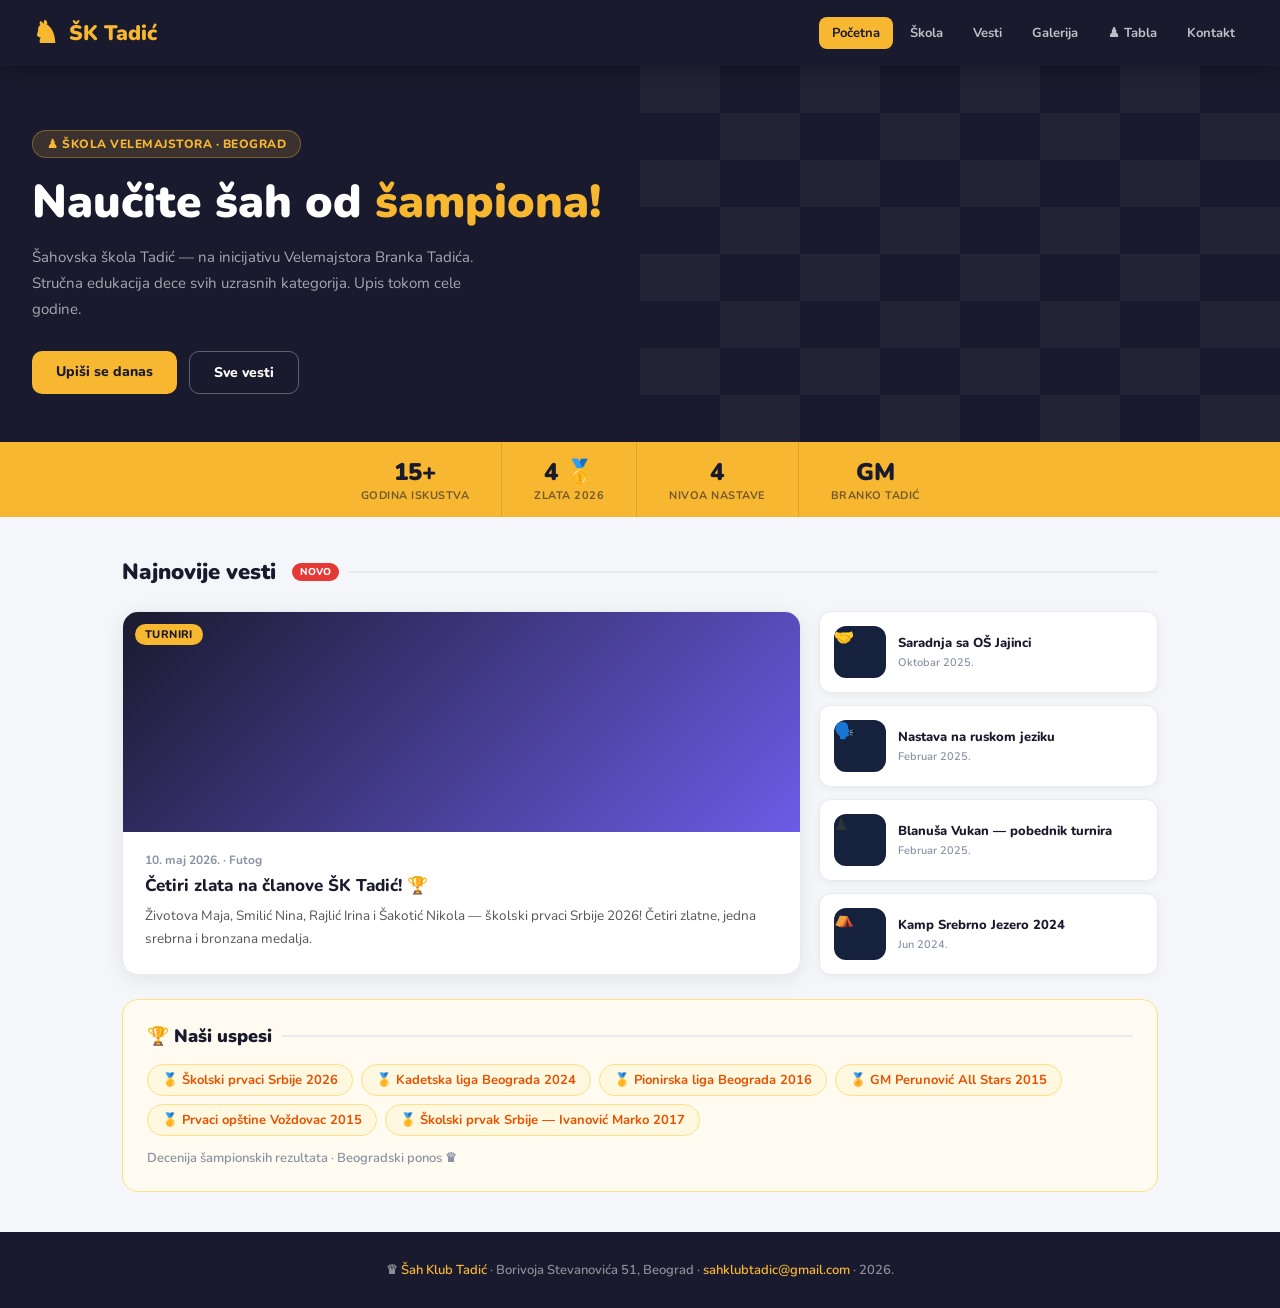
==== index.html @ 3c378b27 "Sajt v1.0 Sajt" ====
<!DOCTYPE html>
<html lang="sr">
<head>
<meta charset="UTF-8">
<meta name="viewport" content="width=device-width,initial-scale=1">
<meta name="referrer" content="no-referrer">
<title>Šah Klub Tadić — Početna</title>
<link rel="stylesheet" href="style.css">
<style>
.hero{background:var(--dark);padding:4rem 2rem 0;position:relative;overflow:hidden;min-height:340px;display:flex;align-items:flex-end}
.hero-bg{position:absolute;top:0;right:0;width:50%;height:100%;opacity:.04;display:grid;grid-template-columns:repeat(8,1fr);grid-template-rows:repeat(8,1fr)}
.hero-bg span.d{background:#fff}
.hero-content{position:relative;z-index:2;max-width:600px;padding-bottom:3rem}
.hero-badge{display:inline-flex;align-items:center;gap:6px;background:rgba(247,183,49,.15);border:1px solid rgba(247,183,49,.35);border-radius:20px;padding:5px 14px;margin-bottom:1.2rem}
.hero-badge span{color:var(--accent);font-size:12px;font-weight:800;letter-spacing:.5px;text-transform:uppercase}
.hero h1{color:#fff;font-size:46px;font-weight:900;line-height:1.1;margin-bottom:1rem}
.hero h1 em{color:var(--accent);font-style:normal}
.hero p{color:rgba(255,255,255,.62);font-size:15px;line-height:1.75;margin-bottom:1.8rem;max-width:480px}
.hero-btns{display:flex;gap:12px;flex-wrap:wrap}
.stats-bar{background:var(--accent);display:flex;justify-content:center;flex-wrap:wrap}
.stat-item{padding:14px 32px;text-align:center;border-right:1px solid rgba(0,0,0,.1)}
.stat-item:last-child{border-right:none}
.stat-num{font-size:24px;font-weight:900;color:var(--dark)}
.stat-lbl{font-size:11px;font-weight:700;color:rgba(26,26,46,.6);text-transform:uppercase;letter-spacing:.5px}
.news-grid{display:grid;grid-template-columns:2fr 1fr;gap:18px}
.news-main-img{width:100%;height:220px;object-fit:cover;display:block;background:var(--mid)}
.news-main-ph{width:100%;height:220px;background:linear-gradient(135deg,var(--dark),#6c5ce7);display:flex;align-items:center;justify-content:center;font-size:72px;position:relative}
.news-body{padding:1.2rem 1.4rem}
.news-date{font-size:12px;color:var(--muted);font-weight:700;margin-bottom:6px}
.news-title{font-size:17px;font-weight:800;color:var(--dark);line-height:1.4;margin-bottom:8px}
.news-excerpt{font-size:13.5px;color:#555;line-height:1.65}
.news-side{display:flex;flex-direction:column;gap:12px}
.news-sm{background:var(--white);border-radius:12px;padding:14px;border:1px solid var(--border);display:flex;gap:12px;align-items:center;box-shadow:0 2px 8px rgba(0,0,0,.05);transition:all .2s}
.news-sm:hover{transform:translateX(4px);border-color:var(--accent)}
.news-sm-icon{width:52px;height:52px;border-radius:12px;overflow:hidden;flex-shrink:0;background:var(--mid)}
.news-sm-icon img{width:100%;height:100%;object-fit:cover}
.news-sm-title{font-size:13px;font-weight:800;color:var(--dark);line-height:1.4;margin-bottom:3px}
.news-sm-date{font-size:11px;color:var(--muted);font-weight:600}
.trophies{background:#fffbf0;border-radius:16px;padding:1.5rem;border:1px solid #ffe082;margin-top:1.5rem}
.trophy-row{display:flex;gap:8px;flex-wrap:wrap;margin-bottom:.8rem}
.trophy{display:flex;align-items:center;gap:6px;background:#fff8e1;border:1px solid #ffe082;border-radius:20px;padding:6px 14px;font-size:13px;font-weight:700;color:#e65100}
</style>
</head>
<body>
<nav>
  <a href="index.html" class="nav-logo"><span class="knight">♞</span><span>ŠK Tadić</span></a>
  <div class="nav-links">
    <a href="index.html" class="active">Početna</a>
    <a href="skola.html">Škola</a>
    <a href="vesti.html">Vesti</a>
    <a href="galerija.html">Galerija</a>
    <a href="tabla.html">♟ Tabla</a>
    <a href="kontakt.html">Kontakt</a>
  </div>
  <button class="hamburger" onclick="toggleMenu()" aria-label="Meni"><span></span><span></span><span></span></button>
</nav>
<div class="mobile-menu" id="mob">
  <a href="index.html" class="active">🏠 Početna</a>
  <a href="skola.html">🎓 Škola</a>
  <a href="vesti.html">📰 Vesti</a>
  <a href="galerija.html">📸 Galerija</a>
  <a href="tabla.html">♟ Tabla</a>
  <a href="kontakt.html">📬 Kontakt</a>
</div>

<div class="hero">
  <div class="hero-bg" id="heroBg"></div>
  <div class="hero-content">
    <div class="hero-badge"><span>♟ Škola velemajstora · Beograd</span></div>
    <h1>Naučite šah od <em>šampiona!</em></h1>
    <p>Šahovska škola Tadić — na inicijativu Velemajstora Branka Tadića. Stručna edukacija dece svih uzrasnih kategorija. Upis tokom cele godine.</p>
    <div class="hero-btns">
      <a href="skola.html" class="btn btn-gold">Upiši se danas</a>
      <a href="vesti.html" class="btn btn-outline">Sve vesti</a>
    </div>
  </div>
</div>

<div class="stats-bar">
  <div class="stat-item"><div class="stat-num">15+</div><div class="stat-lbl">Godina iskustva</div></div>
  <div class="stat-item"><div class="stat-num">4 🥇</div><div class="stat-lbl">Zlata 2026</div></div>
  <div class="stat-item"><div class="stat-num">4</div><div class="stat-lbl">Nivoa nastave</div></div>
  <div class="stat-item"><div class="stat-num">GM</div><div class="stat-lbl">Branko Tadić</div></div>
</div>

<main>
  <div class="sec-title">Najnovije vesti <span class="badge-new">NOVO</span></div>
  <div class="news-grid">
    <a href="vesti/cetiri-zlata.html" class="card" style="display:block;color:inherit">
      <div class="news-main-ph">
        <img class="news-main-img" src="https://sahklubtadic.com/wp-content/uploads/2026/05/2.jpg" alt="Četiri zlata" onerror="this.style.display='none'">
        <span class="tag tag-gold" style="position:absolute;top:12px;left:12px">Turniri</span>
      </div>
      <div class="news-body">
        <div class="news-date">10. maj 2026. · Futog</div>
        <div class="news-title">Četiri zlata na članove ŠK Tadić! 🏆</div>
        <div class="news-excerpt">Životova Maja, Smilić Nina, Rajlić Irina i Šakotić Nikola — školski prvaci Srbije 2026! Četiri zlatne, jedna srebrna i bronzana medalja.</div>
      </div>
    </a>
    <div class="news-side">
      <a href="vesti/saradnja-jajinci.html" class="news-sm">
        <div class="news-sm-icon"><img src="https://sahklubtadic.com/wp-content/uploads/2012/12/exit-026-150x150.jpg" alt="" onerror="this.style.background='#e8f5e9';this.parentNode.innerHTML='🤝'"></div>
        <div><div class="news-sm-title">Saradnja sa OŠ Jajinci</div><div class="news-sm-date">Oktobar 2025.</div></div>
      </a>
      <a href="vesti/ruska-grupa.html" class="news-sm">
        <div class="news-sm-icon"><img src="https://sahklubtadic.com/wp-content/uploads/2025/02/viber_image_2025-02-13_11-54-10-176-150x150.jpg" alt="" onerror="this.style.background='#e3f2fd';this.parentNode.innerHTML='🗣️'"></div>
        <div><div class="news-sm-title">Nastava na ruskom jeziku</div><div class="news-sm-date">Februar 2025.</div></div>
      </a>
      <a href="vesti/blanusa-vukan.html" class="news-sm">
        <div class="news-sm-icon"><img src="https://sahklubtadic.com/wp-content/uploads/2025/02/3-150x150.jpg" alt="" onerror="this.style.background='#f3e5f5';this.parentNode.innerHTML='♟'"></div>
        <div><div class="news-sm-title">Blanuša Vukan — pobednik turnira</div><div class="news-sm-date">Februar 2025.</div></div>
      </a>
      <a href="vesti/kamp-srebrno-jezero.html" class="news-sm">
        <div class="news-sm-icon"><img src="https://sahklubtadic.com/wp-content/uploads/2023/08/154-150x150.jpg" alt="" onerror="this.style.background='#fff8e1';this.parentNode.innerHTML='⛺'"></div>
        <div><div class="news-sm-title">Kamp Srebrno Jezero 2024</div><div class="news-sm-date">Jun 2024.</div></div>
      </a>
    </div>
  </div>

  <div class="trophies">
    <div class="sec-title" style="font-size:18px;margin-bottom:1rem">🏆 Naši uspesi</div>
    <div class="trophy-row">
      <span class="trophy">🥇 Školski prvaci Srbije 2026</span>
      <span class="trophy">🥇 Kadetska liga Beograda 2024</span>
      <span class="trophy">🥇 Pionirska liga Beograda 2016</span>
      <span class="trophy">🏅 GM Perunović All Stars 2015</span>
      <span class="trophy">🥇 Prvaci opštine Voždovac 2015</span>
      <span class="trophy">🥇 Školski prvak Srbije — Ivanović Marko 2017</span>
    </div>
    <p style="font-size:13px;color:var(--muted);font-weight:600">Decenija šampionskih rezultata · Beogradski ponos ♛</p>
  </div>
</main>

<footer>♛ <a href="index.html">Šah Klub Tadić</a> · Borivoja Stevanovića 51, Beograd · <a href="mailto:sahklubtadic@gmail.com">sahklubtadic@gmail.com</a> · 2026.</footer>
<script src="nav.js"></script>
<script>
var bg=document.getElementById('heroBg');
for(var i=0;i<64;i++){var s=document.createElement('span');if(Math.floor(i/8+i)%2===0)s.className='d';bg.appendChild(s);}
</script>
</body>
</html>
---- style.css ----
@import url('https://fonts.googleapis.com/css2?family=Nunito:wght@400;600;700;800;900&display=swap');
*{box-sizing:border-box;margin:0;padding:0}
:root{
  --dark:#1a1a2e;
  --mid:#16213e;
  --accent:#f7b731;
  --light:#f5f6fa;
  --muted:#8892a4;
  --white:#fff;
  --border:#e8eaf0;
  --shadow:0 4px 20px rgba(0,0,0,.08);
}
body{font-family:'Nunito',sans-serif;background:var(--light);color:#2d3436;min-height:100vh;display:flex;flex-direction:column}
a{text-decoration:none;color:inherit}
img{max-width:100%;display:block}

/* NAV */
nav{background:var(--dark);padding:0 2rem;display:flex;align-items:center;justify-content:space-between;height:66px;position:sticky;top:0;z-index:100;box-shadow:0 2px 20px rgba(0,0,0,.35)}
.nav-logo{display:flex;align-items:center;gap:10px;color:var(--accent);font-size:21px;font-weight:900}
.nav-logo .knight{font-size:30px;display:inline-block;animation:float 3s ease-in-out infinite}
.nav-links{display:flex;gap:4px}
.nav-links a{color:rgba(255,255,255,.72);font-size:13px;font-weight:700;padding:7px 13px;border-radius:8px;transition:all .2s}
.nav-links a:hover,.nav-links a.active{background:var(--accent);color:var(--dark)}
.hamburger{display:none;flex-direction:column;gap:5px;cursor:pointer;padding:6px;border:none;background:transparent}
.hamburger span{display:block;width:24px;height:2px;background:var(--accent);border-radius:2px;transition:all .3s}
.mobile-menu{display:none;position:absolute;top:66px;left:0;right:0;background:var(--dark);border-top:1px solid rgba(255,255,255,.08);padding:1rem;flex-direction:column;gap:4px;z-index:99;box-shadow:0 8px 24px rgba(0,0,0,.4)}
.mobile-menu.open{display:flex}
.mobile-menu a{color:rgba(255,255,255,.8);font-size:15px;font-weight:700;padding:12px 16px;border-radius:10px;transition:all .2s}
.mobile-menu a:hover,.mobile-menu a.active{background:var(--accent);color:var(--dark)}

/* BREADCRUMB */
.breadcrumb{background:var(--white);border-bottom:1px solid var(--border);padding:.7rem 2rem;font-size:13px;color:var(--muted);font-weight:600}
.breadcrumb a{color:var(--muted);transition:color .2s}.breadcrumb a:hover{color:var(--accent)}
.breadcrumb span{color:var(--dark);margin:0 6px}

/* MAIN */
main{flex:1;max-width:1100px;margin:0 auto;width:100%;padding:2.5rem 2rem}

/* SECTION TITLE */
.sec-title{font-size:22px;font-weight:900;color:var(--dark);margin-bottom:1.5rem;display:flex;align-items:center;gap:10px}
.sec-title::after{content:'';flex:1;height:2px;background:var(--border)}

/* CARDS */
.card{background:var(--white);border-radius:16px;border:1px solid var(--border);box-shadow:var(--shadow);overflow:hidden;transition:all .2s}
.card:hover{transform:translateY(-3px);box-shadow:0 12px 32px rgba(0,0,0,.12)}

/* BUTTONS */
.btn{display:inline-block;padding:11px 24px;border-radius:10px;font-size:14px;font-weight:800;transition:all .2s;cursor:pointer;border:none;font-family:'Nunito',sans-serif}
.btn-gold{background:var(--accent);color:var(--dark)}.btn-gold:hover{background:#e6a800;transform:translateY(-1px)}
.btn-outline{background:transparent;color:var(--white);border:1.5px solid rgba(255,255,255,.3)}.btn-outline:hover{border-color:var(--accent);color:var(--accent)}
.btn-dark{background:var(--dark);color:var(--white)}.btn-dark:hover{background:#0f0f20}

/* TAG */
.tag{display:inline-block;font-size:11px;font-weight:800;padding:3px 10px;border-radius:20px;text-transform:uppercase;letter-spacing:.4px}
.tag-gold{background:var(--accent);color:var(--dark)}
.tag-green{background:#e8f5e9;color:#2e7d32}
.tag-blue{background:#e3f2fd;color:#1565c0}
.tag-orange{background:#fff8e1;color:#e65100}

/* FOOTER */
footer{background:var(--dark);color:rgba(255,255,255,.5);text-align:center;padding:1.8rem 2rem;font-size:13px;font-weight:600;margin-top:auto}
footer a{color:var(--accent);text-decoration:none}

/* ANIMATIONS */
@keyframes float{0%,100%{transform:translateY(0)}50%{transform:translateY(-6px)}}
@keyframes pulse{0%,100%{opacity:1}50%{opacity:.6}}
.badge-new{animation:pulse 2s ease-in-out infinite;background:#e53935;color:#fff;font-size:10px;font-weight:800;padding:2px 8px;border-radius:10px;margin-left:6px;vertical-align:middle}

/* CHESS BOARD */
#chessboard{display:grid;grid-template-columns:repeat(8,52px);grid-template-rows:repeat(8,52px);border:3px solid var(--accent);border-radius:4px;overflow:hidden;box-shadow:0 8px 32px rgba(0,0,0,.4)}
.sq{width:52px;height:52px;display:flex;align-items:center;justify-content:center;font-size:30px;cursor:pointer;user-select:none;position:relative;transition:background .1s}
.sq.light{background:#f0d9b5}.sq.dark{background:#b58863}
.sq.selected{background:#7fc97f!important;box-shadow:inset 0 0 0 3px #3a7a3a}
.sq.valid-move::after{content:'';position:absolute;width:32%;height:32%;background:rgba(0,0,0,.22);border-radius:50%}
.sq.valid-move.occ::after{content:'';position:absolute;inset:3px;background:transparent;border:3px solid rgba(0,0,0,.25);border-radius:2px;width:auto;height:auto}
.sq.last-move{background:#cdd48e!important}
.sq.in-check{background:#e84393!important}
.board-files{display:flex;margin-left:28px}
.board-files span,.board-ranks span{font-size:11px;font-weight:700;color:rgba(255,255,255,.45);width:52px;text-align:center}
.board-ranks{display:flex;flex-direction:column;justify-content:space-around;margin-right:4px}
.board-ranks span{height:52px;display:flex;align-items:center;justify-content:flex-end;padding-right:4px}

/* GALLERY LIGHTBOX */
#lightbox{display:none;position:fixed;inset:0;background:rgba(0,0,0,.9);z-index:999;align-items:center;justify-content:center}
#lightbox.open{display:flex}
#lb-img{max-width:90vw;max-height:85vh;border-radius:8px;box-shadow:0 8px 40px rgba(0,0,0,.6)}
#lb-close{position:absolute;top:20px;right:24px;font-size:36px;color:#fff;cursor:pointer;line-height:1;font-weight:300}
#lb-prev,#lb-next{position:absolute;top:50%;transform:translateY(-50%);font-size:48px;color:#fff;cursor:pointer;background:rgba(255,255,255,.1);padding:8px 14px;border-radius:8px;line-height:1;font-weight:300}
#lb-prev{left:16px}#lb-next{right:16px}
#lb-caption{position:absolute;bottom:20px;left:50%;transform:translateX(-50%);color:rgba(255,255,255,.7);font-size:13px;font-weight:600;text-align:center;white-space:nowrap}

/* RESPONSIVE */
@media(max-width:700px){
  nav{padding:0 1rem;position:relative}
  .nav-links{display:none}
  .hamburger{display:flex}
  main{padding:1.5rem 1rem}
  .news-grid{grid-template-columns:1fr!important}
  .levels-grid{grid-template-columns:1fr 1fr!important}
  .info-grid{grid-template-columns:1fr!important}
  .gallery-grid{grid-template-columns:repeat(2,1fr)!important}
  #chessboard{grid-template-columns:repeat(8,38px)!important;grid-template-rows:repeat(8,38px)!important}
  .sq{width:38px!important;height:38px!important;font-size:22px!important}
  .board-files span,.board-ranks span{width:38px!important;font-size:9px!important}
  .board-ranks span{height:38px!important}
  .hero h1{font-size:30px!important}
  .stats-bar{flex-wrap:wrap}
  .stat-item{flex:1 1 50%;border-right:none!important;border-bottom:1px solid rgba(0,0,0,.1)}
  .board-wrap{flex-direction:column}
  .article-img{height:200px!important}
  .article-gallery{grid-template-columns:repeat(2,1fr)!important}
}
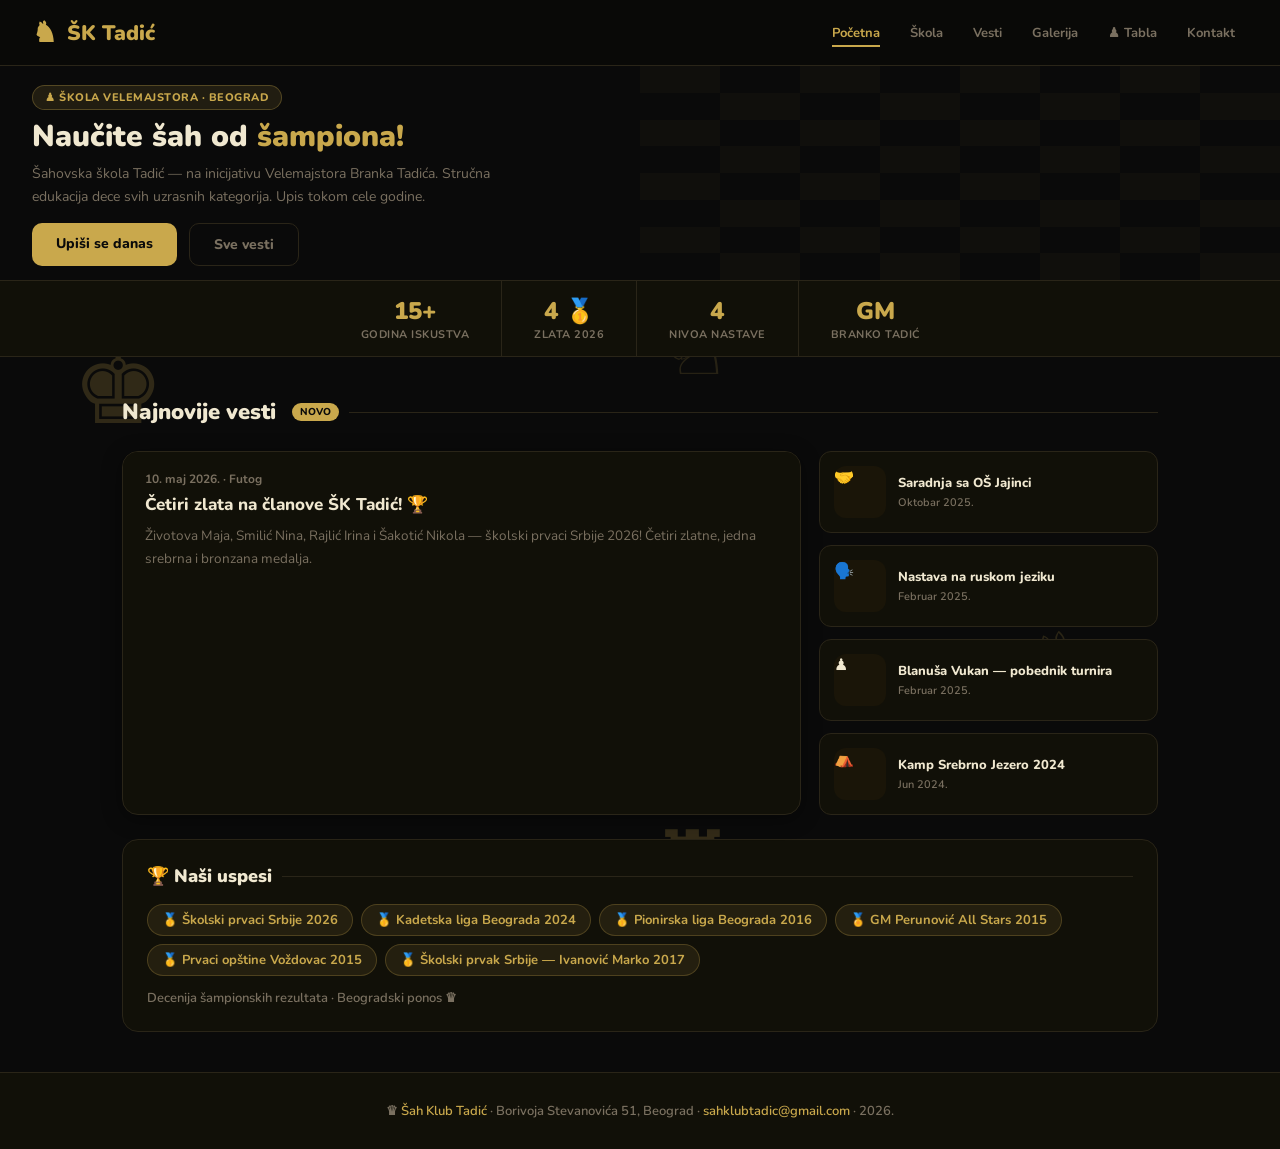
==== commit 473ba59e: "aaa" ====
--- a/index.html
+++ b/index.html
@@ -1,4 +1,4 @@
-<!DOCTYPE html>
+﻿<!DOCTYPE html>
 <html lang="sr">
 <head>
 <meta charset="UTF-8">
@@ -6,42 +6,45 @@
 <meta name="referrer" content="no-referrer">
 <title>Šah Klub Tadić — Početna</title>
 <link rel="stylesheet" href="style.css">
+<link rel="icon" type="image/svg+xml" href="favicon.svg">
+<meta name="description" content="Sahovska skola Tadic — nastava po programu GM Branka Tadica za decu 7-16 godina. Upis tokom cele godine, Beograd, Medakovic III.">
 <style>
-.hero{background:var(--dark);padding:4rem 2rem 0;position:relative;overflow:hidden;min-height:340px;display:flex;align-items:flex-end}
-.hero-bg{position:absolute;top:0;right:0;width:50%;height:100%;opacity:.04;display:grid;grid-template-columns:repeat(8,1fr);grid-template-rows:repeat(8,1fr)}
-.hero-bg span.d{background:#fff}
-.hero-content{position:relative;z-index:2;max-width:600px;padding-bottom:3rem}
-.hero-badge{display:inline-flex;align-items:center;gap:6px;background:rgba(247,183,49,.15);border:1px solid rgba(247,183,49,.35);border-radius:20px;padding:5px 14px;margin-bottom:1.2rem}
-.hero-badge span{color:var(--accent);font-size:12px;font-weight:800;letter-spacing:.5px;text-transform:uppercase}
-.hero h1{color:#fff;font-size:46px;font-weight:900;line-height:1.1;margin-bottom:1rem}
+.hero{background:var(--bg);padding:1.2rem 2rem 0;position:relative;overflow:hidden;display:flex;align-items:flex-end;z-index:2}
+.hero-bg{position:absolute;top:0;right:0;width:50%;height:100%;opacity:.03;display:grid;grid-template-columns:repeat(8,1fr);grid-template-rows:repeat(8,1fr)}
+.hero-bg span.d{background:var(--accent)}
+.hero-content{position:relative;z-index:2;max-width:600px;padding-bottom:.9rem}
+.hero-badge{display:inline-flex;align-items:center;gap:6px;background:rgba(201,168,76,.12);border:1px solid rgba(201,168,76,.3);border-radius:20px;padding:4px 12px;margin-bottom:.6rem}
+.hero-badge span{color:var(--accent);font-size:11px;font-weight:800;letter-spacing:.5px;text-transform:uppercase}
+.hero h1{color:var(--light);font-size:30px;font-weight:900;line-height:1.15;margin-bottom:.5rem}
 .hero h1 em{color:var(--accent);font-style:normal}
-.hero p{color:rgba(255,255,255,.62);font-size:15px;line-height:1.75;margin-bottom:1.8rem;max-width:480px}
+.hero p{color:var(--muted);font-size:14px;line-height:1.65;margin-bottom:.9rem;max-width:480px}
 .hero-btns{display:flex;gap:12px;flex-wrap:wrap}
-.stats-bar{background:var(--accent);display:flex;justify-content:center;flex-wrap:wrap}
-.stat-item{padding:14px 32px;text-align:center;border-right:1px solid rgba(0,0,0,.1)}
+.stats-bar{background:var(--surface);border-top:0.5px solid var(--border);border-bottom:0.5px solid var(--border);display:flex;justify-content:center;flex-wrap:wrap;position:relative;z-index:2}
+.stat-item{padding:14px 32px;text-align:center;border-right:0.5px solid var(--border)}
 .stat-item:last-child{border-right:none}
-.stat-num{font-size:24px;font-weight:900;color:var(--dark)}
-.stat-lbl{font-size:11px;font-weight:700;color:rgba(26,26,46,.6);text-transform:uppercase;letter-spacing:.5px}
+.stat-num{font-size:24px;font-weight:900;color:var(--accent)}
+.stat-lbl{font-size:11px;font-weight:700;color:var(--muted);text-transform:uppercase;letter-spacing:.5px}
 .news-grid{display:grid;grid-template-columns:2fr 1fr;gap:18px}
-.news-main-img{width:100%;height:220px;object-fit:cover;display:block;background:var(--mid)}
-.news-main-ph{width:100%;height:220px;background:linear-gradient(135deg,var(--dark),#6c5ce7);display:flex;align-items:center;justify-content:center;font-size:72px;position:relative}
-.news-body{padding:1.2rem 1.4rem}
+.news-main-img{width:100%;height:220px;object-fit:cover;display:block}
+.news-main-ph{width:100%;height:220px;background:var(--mid);display:flex;align-items:center;justify-content:center;font-size:72px;position:relative}
+.news-body{padding:1.2rem 1.4rem;background:var(--surface)}
 .news-date{font-size:12px;color:var(--muted);font-weight:700;margin-bottom:6px}
-.news-title{font-size:17px;font-weight:800;color:var(--dark);line-height:1.4;margin-bottom:8px}
-.news-excerpt{font-size:13.5px;color:#555;line-height:1.65}
+.news-title{font-size:17px;font-weight:800;color:var(--light);line-height:1.4;margin-bottom:8px}
+.news-excerpt{font-size:13.5px;color:var(--muted);line-height:1.65}
 .news-side{display:flex;flex-direction:column;gap:12px}
-.news-sm{background:var(--white);border-radius:12px;padding:14px;border:1px solid var(--border);display:flex;gap:12px;align-items:center;box-shadow:0 2px 8px rgba(0,0,0,.05);transition:all .2s}
+.news-sm{background:var(--surface);border-radius:12px;padding:14px;border:0.5px solid var(--border);display:flex;gap:12px;align-items:center;transition:all .2s}
 .news-sm:hover{transform:translateX(4px);border-color:var(--accent)}
 .news-sm-icon{width:52px;height:52px;border-radius:12px;overflow:hidden;flex-shrink:0;background:var(--mid)}
 .news-sm-icon img{width:100%;height:100%;object-fit:cover}
-.news-sm-title{font-size:13px;font-weight:800;color:var(--dark);line-height:1.4;margin-bottom:3px}
+.news-sm-title{font-size:13px;font-weight:800;color:var(--light);line-height:1.4;margin-bottom:3px}
 .news-sm-date{font-size:11px;color:var(--muted);font-weight:600}
-.trophies{background:#fffbf0;border-radius:16px;padding:1.5rem;border:1px solid #ffe082;margin-top:1.5rem}
+.trophies{background:var(--surface);border-radius:16px;padding:1.5rem;border:0.5px solid var(--border);margin-top:1.5rem}
 .trophy-row{display:flex;gap:8px;flex-wrap:wrap;margin-bottom:.8rem}
-.trophy{display:flex;align-items:center;gap:6px;background:#fff8e1;border:1px solid #ffe082;border-radius:20px;padding:6px 14px;font-size:13px;font-weight:700;color:#e65100}
+.trophy{display:flex;align-items:center;gap:6px;background:rgba(201,168,76,.1);border:0.5px solid rgba(201,168,76,.25);border-radius:20px;padding:6px 14px;font-size:13px;font-weight:700;color:var(--accent)}
 </style>
 </head>
 <body>
+<div class="pieces-layer" id="pl"></div>
 <nav>
   <a href="index.html" class="nav-logo"><span class="knight">♞</span><span>ŠK Tadić</span></a>
   <div class="nav-links">
@@ -88,7 +91,7 @@
   <div class="news-grid">
     <a href="vesti/cetiri-zlata.html" class="card" style="display:block;color:inherit">
       <div class="news-main-ph">
-        <img class="news-main-img" src="https://sahklubtadic.com/wp-content/uploads/2026/05/2.jpg" alt="Četiri zlata" onerror="this.style.display='none'">
+        <img class="news-main-img" src="https://sahklubtadic.com/wp-content/uploads/2026/05/2.jpg" alt="Četiri zlata" onerror="this.parentNode.style.display='none'">
         <span class="tag tag-gold" style="position:absolute;top:12px;left:12px">Turniri</span>
       </div>
       <div class="news-body">
@@ -99,19 +102,19 @@
     </a>
     <div class="news-side">
       <a href="vesti/saradnja-jajinci.html" class="news-sm">
-        <div class="news-sm-icon"><img src="https://sahklubtadic.com/wp-content/uploads/2012/12/exit-026-150x150.jpg" alt="" onerror="this.style.background='#e8f5e9';this.parentNode.innerHTML='🤝'"></div>
+        <div class="news-sm-icon"><img src="https://sahklubtadic.com/wp-content/uploads/2012/12/exit-026-150x150.jpg" alt="" onerror="this.parentNode.innerHTML='🤝'"></div>
         <div><div class="news-sm-title">Saradnja sa OŠ Jajinci</div><div class="news-sm-date">Oktobar 2025.</div></div>
       </a>
       <a href="vesti/ruska-grupa.html" class="news-sm">
-        <div class="news-sm-icon"><img src="https://sahklubtadic.com/wp-content/uploads/2025/02/viber_image_2025-02-13_11-54-10-176-150x150.jpg" alt="" onerror="this.style.background='#e3f2fd';this.parentNode.innerHTML='🗣️'"></div>
+        <div class="news-sm-icon"><img src="https://sahklubtadic.com/wp-content/uploads/2025/02/viber_image_2025-02-13_11-54-10-176-150x150.jpg" alt="" onerror="this.parentNode.innerHTML='🗣️'"></div>
         <div><div class="news-sm-title">Nastava na ruskom jeziku</div><div class="news-sm-date">Februar 2025.</div></div>
       </a>
       <a href="vesti/blanusa-vukan.html" class="news-sm">
-        <div class="news-sm-icon"><img src="https://sahklubtadic.com/wp-content/uploads/2025/02/3-150x150.jpg" alt="" onerror="this.style.background='#f3e5f5';this.parentNode.innerHTML='♟'"></div>
+        <div class="news-sm-icon"><img src="https://sahklubtadic.com/wp-content/uploads/2025/02/3-150x150.jpg" alt="" onerror="this.parentNode.innerHTML='♟'"></div>
         <div><div class="news-sm-title">Blanuša Vukan — pobednik turnira</div><div class="news-sm-date">Februar 2025.</div></div>
       </a>
       <a href="vesti/kamp-srebrno-jezero.html" class="news-sm">
-        <div class="news-sm-icon"><img src="https://sahklubtadic.com/wp-content/uploads/2023/08/154-150x150.jpg" alt="" onerror="this.style.background='#fff8e1';this.parentNode.innerHTML='⛺'"></div>
+        <div class="news-sm-icon"><img src="https://sahklubtadic.com/wp-content/uploads/2023/08/154-150x150.jpg" alt="" onerror="this.parentNode.innerHTML='⛺'"></div>
         <div><div class="news-sm-title">Kamp Srebrno Jezero 2024</div><div class="news-sm-date">Jun 2024.</div></div>
       </a>
     </div>
@@ -133,6 +136,7 @@
 
 <footer>♛ <a href="index.html">Šah Klub Tadić</a> · Borivoja Stevanovića 51, Beograd · <a href="mailto:sahklubtadic@gmail.com">sahklubtadic@gmail.com</a> · 2026.</footer>
 <script src="nav.js"></script>
+<script src="pieces.js"></script>
 <script>
 var bg=document.getElementById('heroBg');
 for(var i=0;i<64;i++){var s=document.createElement('span');if(Math.floor(i/8+i)%2===0)s.className='d';bg.appendChild(s);}
--- a/style.css
+++ b/style.css
@@ -1,93 +1,110 @@
 @import url('https://fonts.googleapis.com/css2?family=Nunito:wght@400;600;700;800;900&display=swap');
 *{box-sizing:border-box;margin:0;padding:0}
 :root{
-  --dark:#1a1a2e;
-  --mid:#16213e;
-  --accent:#f7b731;
-  --light:#f5f6fa;
-  --muted:#8892a4;
-  --white:#fff;
-  --border:#e8eaf0;
-  --shadow:0 4px 20px rgba(0,0,0,.08);
+  --bg:#0A0A0A;
+  --dark:#0A0A0A;
+  --surface:#111008;
+  --mid:#1A1508;
+  --accent:#C9A84C;
+  --gold:#C9A84C;
+  --gold-dim:#8B6914;
+  --light:#F0E8D0;
+  --muted:#7A7060;
+  --white:#F0E8D0;
+  --border:#2A2518;
+  --shadow:0 4px 20px rgba(0,0,0,.4);
 }
-body{font-family:'Nunito',sans-serif;background:var(--light);color:#2d3436;min-height:100vh;display:flex;flex-direction:column}
+body{font-family:'Nunito',sans-serif;background:var(--bg);color:var(--light);min-height:100vh;display:flex;flex-direction:column}
 a{text-decoration:none;color:inherit}
 img{max-width:100%;display:block}
 
+/* PIECES LAYER */
+.pieces-layer{position:fixed;inset:0;pointer-events:none;z-index:0;overflow:hidden}
+.piece{position:absolute;color:var(--gold);user-select:none;opacity:0;will-change:transform,opacity}
+
 /* NAV */
-nav{background:var(--dark);padding:0 2rem;display:flex;align-items:center;justify-content:space-between;height:66px;position:sticky;top:0;z-index:100;box-shadow:0 2px 20px rgba(0,0,0,.35)}
+nav{background:rgba(10,10,8,0.97);padding:0 2rem;display:flex;align-items:center;justify-content:space-between;height:66px;position:sticky;top:0;z-index:100;border-bottom:0.5px solid var(--border);backdrop-filter:blur(12px)}
 .nav-logo{display:flex;align-items:center;gap:10px;color:var(--accent);font-size:21px;font-weight:900}
-.nav-logo .knight{font-size:30px;display:inline-block;animation:float 3s ease-in-out infinite}
+.nav-logo .knight{font-size:28px;display:inline-block;animation:float 3s ease-in-out infinite}
 .nav-links{display:flex;gap:4px}
-.nav-links a{color:rgba(255,255,255,.72);font-size:13px;font-weight:700;padding:7px 13px;border-radius:8px;transition:all .2s}
-.nav-links a:hover,.nav-links a.active{background:var(--accent);color:var(--dark)}
+.nav-links a{color:var(--muted);font-size:13px;font-weight:700;padding:7px 13px;border-radius:8px;transition:all .2s;position:relative}
+.nav-links a::after{content:'';position:absolute;bottom:2px;left:13px;right:13px;height:1.5px;background:var(--accent);transform:scaleX(0);transition:transform .25s}
+.nav-links a:hover{color:var(--light)}
+.nav-links a:hover::after{transform:scaleX(1)}
+.nav-links a.active{color:var(--accent)}
+.nav-links a.active::after{transform:scaleX(1)}
 .hamburger{display:none;flex-direction:column;gap:5px;cursor:pointer;padding:6px;border:none;background:transparent}
 .hamburger span{display:block;width:24px;height:2px;background:var(--accent);border-radius:2px;transition:all .3s}
-.mobile-menu{display:none;position:absolute;top:66px;left:0;right:0;background:var(--dark);border-top:1px solid rgba(255,255,255,.08);padding:1rem;flex-direction:column;gap:4px;z-index:99;box-shadow:0 8px 24px rgba(0,0,0,.4)}
+.mobile-menu{display:none;position:absolute;top:66px;left:0;right:0;background:rgba(10,10,8,0.98);border-top:0.5px solid var(--border);padding:1rem;flex-direction:column;gap:4px;z-index:99;backdrop-filter:blur(12px)}
 .mobile-menu.open{display:flex}
-.mobile-menu a{color:rgba(255,255,255,.8);font-size:15px;font-weight:700;padding:12px 16px;border-radius:10px;transition:all .2s}
-.mobile-menu a:hover,.mobile-menu a.active{background:var(--accent);color:var(--dark)}
+.mobile-menu a{color:var(--muted);font-size:15px;font-weight:700;padding:12px 16px;border-radius:10px;transition:all .2s}
+.mobile-menu a:hover,.mobile-menu a.active{background:rgba(201,168,76,.12);color:var(--accent)}
 
 /* BREADCRUMB */
-.breadcrumb{background:var(--white);border-bottom:1px solid var(--border);padding:.7rem 2rem;font-size:13px;color:var(--muted);font-weight:600}
+.breadcrumb{background:var(--surface);border-bottom:0.5px solid var(--border);padding:.7rem 2rem;font-size:13px;color:var(--muted);font-weight:600;position:relative;z-index:2}
 .breadcrumb a{color:var(--muted);transition:color .2s}.breadcrumb a:hover{color:var(--accent)}
-.breadcrumb span{color:var(--dark);margin:0 6px}
+.breadcrumb span{color:var(--border);margin:0 6px}
 
 /* MAIN */
-main{flex:1;max-width:1100px;margin:0 auto;width:100%;padding:2.5rem 2rem}
+main{flex:1;max-width:1100px;margin:0 auto;width:100%;padding:2.5rem 2rem;position:relative;z-index:2}
 
 /* SECTION TITLE */
-.sec-title{font-size:22px;font-weight:900;color:var(--dark);margin-bottom:1.5rem;display:flex;align-items:center;gap:10px}
-.sec-title::after{content:'';flex:1;height:2px;background:var(--border)}
+.sec-title{font-size:22px;font-weight:900;color:var(--light);margin-bottom:1.5rem;display:flex;align-items:center;gap:10px}
+.sec-title::after{content:'';flex:1;height:1px;background:var(--border)}
 
 /* CARDS */
-.card{background:var(--white);border-radius:16px;border:1px solid var(--border);box-shadow:var(--shadow);overflow:hidden;transition:all .2s}
-.card:hover{transform:translateY(-3px);box-shadow:0 12px 32px rgba(0,0,0,.12)}
+.card{background:var(--surface);border-radius:16px;border:0.5px solid var(--border);box-shadow:var(--shadow);overflow:hidden;transition:all .2s}
+.card:hover{transform:translateY(-3px);border-color:var(--gold)}
 
 /* BUTTONS */
 .btn{display:inline-block;padding:11px 24px;border-radius:10px;font-size:14px;font-weight:800;transition:all .2s;cursor:pointer;border:none;font-family:'Nunito',sans-serif}
-.btn-gold{background:var(--accent);color:var(--dark)}.btn-gold:hover{background:#e6a800;transform:translateY(-1px)}
-.btn-outline{background:transparent;color:var(--white);border:1.5px solid rgba(255,255,255,.3)}.btn-outline:hover{border-color:var(--accent);color:var(--accent)}
-.btn-dark{background:var(--dark);color:var(--white)}.btn-dark:hover{background:#0f0f20}
+.btn-gold{background:var(--accent);color:var(--bg)}.btn-gold:hover{background:#d4b05a;transform:translateY(-1px)}
+.btn-outline{background:transparent;color:var(--muted);border:1px solid var(--border)}.btn-outline:hover{border-color:var(--accent);color:var(--light)}
+.btn-dark{background:var(--surface);color:var(--light);border:0.5px solid var(--border)}.btn-dark:hover{border-color:var(--accent)}
 
-/* TAG */
+/* TAGS */
 .tag{display:inline-block;font-size:11px;font-weight:800;padding:3px 10px;border-radius:20px;text-transform:uppercase;letter-spacing:.4px}
-.tag-gold{background:var(--accent);color:var(--dark)}
-.tag-green{background:#e8f5e9;color:#2e7d32}
-.tag-blue{background:#e3f2fd;color:#1565c0}
-.tag-orange{background:#fff8e1;color:#e65100}
+.tag-gold{background:var(--accent);color:var(--bg)}
+.tag-green{background:rgba(201,168,76,.15);color:var(--accent);border:0.5px solid rgba(201,168,76,.3)}
+.tag-blue{background:rgba(201,168,76,.08);color:var(--muted);border:0.5px solid var(--border)}
+.tag-orange{background:rgba(201,168,76,.2);color:var(--accent);border:0.5px solid rgba(201,168,76,.35)}
 
 /* FOOTER */
-footer{background:var(--dark);color:rgba(255,255,255,.5);text-align:center;padding:1.8rem 2rem;font-size:13px;font-weight:600;margin-top:auto}
-footer a{color:var(--accent);text-decoration:none}
+footer{background:var(--surface);border-top:0.5px solid var(--border);color:var(--muted);text-align:center;padding:1.8rem 2rem;font-size:13px;font-weight:600;margin-top:auto;position:relative;z-index:2}
+footer a{color:var(--accent)}
 
 /* ANIMATIONS */
 @keyframes float{0%,100%{transform:translateY(0)}50%{transform:translateY(-6px)}}
-@keyframes pulse{0%,100%{opacity:1}50%{opacity:.6}}
-.badge-new{animation:pulse 2s ease-in-out infinite;background:#e53935;color:#fff;font-size:10px;font-weight:800;padding:2px 8px;border-radius:10px;margin-left:6px;vertical-align:middle}
+@keyframes pulse{0%,100%{opacity:1}50%{opacity:.5}}
+.badge-new{animation:pulse 2s ease-in-out infinite;background:var(--accent);color:var(--bg);font-size:10px;font-weight:800;padding:2px 8px;border-radius:10px;margin-left:6px;vertical-align:middle}
 
 /* CHESS BOARD */
-#chessboard{display:grid;grid-template-columns:repeat(8,52px);grid-template-rows:repeat(8,52px);border:3px solid var(--accent);border-radius:4px;overflow:hidden;box-shadow:0 8px 32px rgba(0,0,0,.4)}
+#chessboard{display:grid;grid-template-columns:repeat(8,52px);grid-template-rows:repeat(8,52px);border:2px solid var(--accent);border-radius:4px;overflow:hidden}
 .sq{width:52px;height:52px;display:flex;align-items:center;justify-content:center;font-size:30px;cursor:pointer;user-select:none;position:relative;transition:background .1s}
-.sq.light{background:#f0d9b5}.sq.dark{background:#b58863}
-.sq.selected{background:#7fc97f!important;box-shadow:inset 0 0 0 3px #3a7a3a}
-.sq.valid-move::after{content:'';position:absolute;width:32%;height:32%;background:rgba(0,0,0,.22);border-radius:50%}
-.sq.valid-move.occ::after{content:'';position:absolute;inset:3px;background:transparent;border:3px solid rgba(0,0,0,.25);border-radius:2px;width:auto;height:auto}
-.sq.last-move{background:#cdd48e!important}
-.sq.in-check{background:#e84393!important}
+.sq.light{background:#2A2010}.sq.dark{background:#1A1408}
+.sq.selected{background:rgba(201,168,76,.35)!important;box-shadow:inset 0 0 0 2px var(--accent)}
+.sq.valid-move::after{content:'';position:absolute;width:32%;height:32%;background:rgba(201,168,76,.4);border-radius:50%}
+.sq.valid-move.occ::after{content:'';position:absolute;inset:3px;background:transparent;border:2px solid rgba(201,168,76,.4);border-radius:2px;width:auto;height:auto}
+.sq.last-move{background:rgba(201,168,76,.2)!important}
+.sq.in-check{background:rgba(255,80,80,.3)!important}
 .board-files{display:flex;margin-left:28px}
-.board-files span,.board-ranks span{font-size:11px;font-weight:700;color:rgba(255,255,255,.45);width:52px;text-align:center}
+.board-files span,.board-ranks span{font-size:11px;font-weight:700;color:var(--muted);width:52px;text-align:center}
 .board-ranks{display:flex;flex-direction:column;justify-content:space-around;margin-right:4px}
 .board-ranks span{height:52px;display:flex;align-items:center;justify-content:flex-end;padding-right:4px}
 
 /* GALLERY LIGHTBOX */
-#lightbox{display:none;position:fixed;inset:0;background:rgba(0,0,0,.9);z-index:999;align-items:center;justify-content:center}
+#lightbox{display:none;position:fixed;inset:0;background:rgba(0,0,0,.92);z-index:999;align-items:center;justify-content:center}
 #lightbox.open{display:flex}
-#lb-img{max-width:90vw;max-height:85vh;border-radius:8px;box-shadow:0 8px 40px rgba(0,0,0,.6)}
-#lb-close{position:absolute;top:20px;right:24px;font-size:36px;color:#fff;cursor:pointer;line-height:1;font-weight:300}
-#lb-prev,#lb-next{position:absolute;top:50%;transform:translateY(-50%);font-size:48px;color:#fff;cursor:pointer;background:rgba(255,255,255,.1);padding:8px 14px;border-radius:8px;line-height:1;font-weight:300}
+#lb-img{max-width:90vw;max-height:85vh;border-radius:8px}
+#lb-close{position:absolute;top:20px;right:24px;font-size:36px;color:var(--muted);cursor:pointer;line-height:1;font-weight:300;transition:color .2s}
+#lb-close:hover{color:var(--accent)}
+#lb-prev,#lb-next{position:absolute;top:50%;transform:translateY(-50%);font-size:48px;color:var(--muted);cursor:pointer;background:rgba(201,168,76,.08);border:0.5px solid var(--border);padding:8px 14px;border-radius:8px;line-height:1;transition:all .2s}
+#lb-prev:hover,#lb-next:hover{color:var(--accent);border-color:var(--accent)}
 #lb-prev{left:16px}#lb-next{right:16px}
-#lb-caption{position:absolute;bottom:20px;left:50%;transform:translateX(-50%);color:rgba(255,255,255,.7);font-size:13px;font-weight:600;text-align:center;white-space:nowrap}
+#lb-caption{position:absolute;bottom:20px;left:50%;transform:translateX(-50%);color:var(--muted);font-size:13px;font-weight:600;text-align:center;white-space:nowrap}
+
+/* CHESS PIECES ANIMATION ENGINE */
+@keyframes pieceIn{0%{opacity:0;transform:perspective(400px) rotateX(25deg) rotateY(25deg) scale(.7)}100%{opacity:var(--op);transform:perspective(400px) rotateX(0deg) rotateY(0deg) scale(1)}}
 
 /* RESPONSIVE */
 @media(max-width:700px){
@@ -98,6 +115,7 @@
   .news-grid{grid-template-columns:1fr!important}
   .levels-grid{grid-template-columns:1fr 1fr!important}
   .info-grid{grid-template-columns:1fr!important}
+  .contact-grid{grid-template-columns:1fr!important}
   .gallery-grid{grid-template-columns:repeat(2,1fr)!important}
   #chessboard{grid-template-columns:repeat(8,38px)!important;grid-template-rows:repeat(8,38px)!important}
   .sq{width:38px!important;height:38px!important;font-size:22px!important}
@@ -105,8 +123,10 @@
   .board-ranks span{height:38px!important}
   .hero h1{font-size:30px!important}
   .stats-bar{flex-wrap:wrap}
-  .stat-item{flex:1 1 50%;border-right:none!important;border-bottom:1px solid rgba(0,0,0,.1)}
+  .stat-item{flex:1 1 50%;border-right:none!important;border-bottom:0.5px solid var(--border)}
   .board-wrap{flex-direction:column}
   .article-img{height:200px!important}
   .article-gallery{grid-template-columns:repeat(2,1fr)!important}
+  .kamp-info{grid-template-columns:1fr!important}
+  .news-list{grid-template-columns:1fr!important}
 }
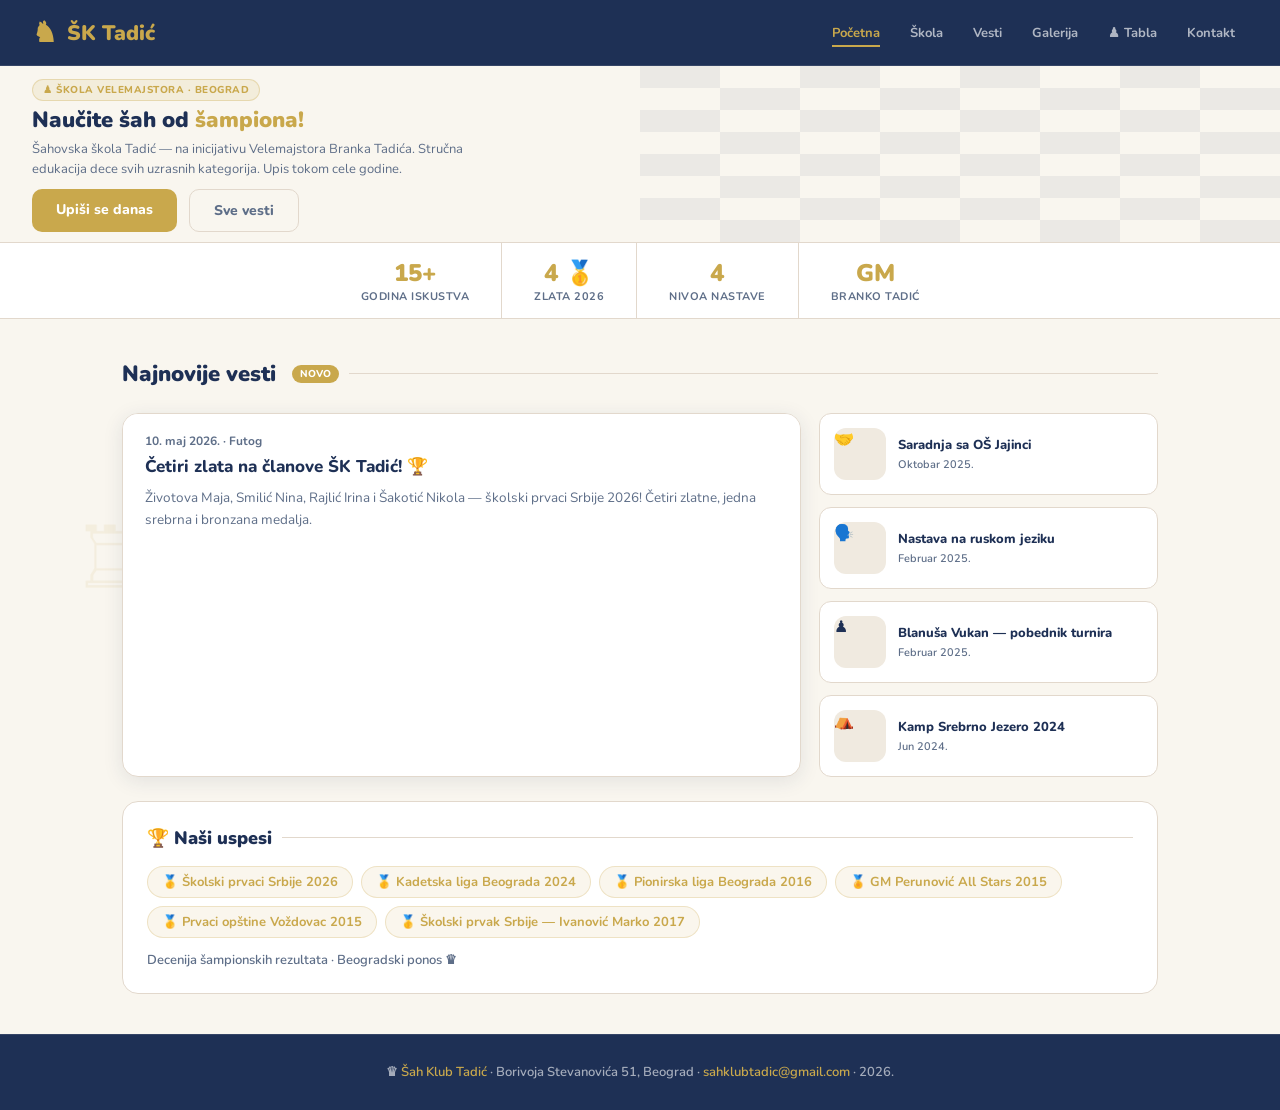
==== commit 40bf580a: "aaa" ====
--- a/index.html
+++ b/index.html
@@ -9,15 +9,15 @@
 <link rel="icon" type="image/svg+xml" href="favicon.svg">
 <meta name="description" content="Sahovska skola Tadic — nastava po programu GM Branka Tadica za decu 7-16 godina. Upis tokom cele godine, Beograd, Medakovic III.">
 <style>
-.hero{background:var(--bg);padding:1.2rem 2rem 0;position:relative;overflow:hidden;display:flex;align-items:flex-end;z-index:2}
-.hero-bg{position:absolute;top:0;right:0;width:50%;height:100%;opacity:.03;display:grid;grid-template-columns:repeat(8,1fr);grid-template-rows:repeat(8,1fr)}
-.hero-bg span.d{background:var(--accent)}
-.hero-content{position:relative;z-index:2;max-width:600px;padding-bottom:.9rem}
-.hero-badge{display:inline-flex;align-items:center;gap:6px;background:rgba(201,168,76,.12);border:1px solid rgba(201,168,76,.3);border-radius:20px;padding:4px 12px;margin-bottom:.6rem}
-.hero-badge span{color:var(--accent);font-size:11px;font-weight:800;letter-spacing:.5px;text-transform:uppercase}
-.hero h1{color:var(--light);font-size:30px;font-weight:900;line-height:1.15;margin-bottom:.5rem}
+.hero{background:var(--bg);padding:0.7rem 2rem 0;position:relative;overflow:hidden;display:flex;align-items:flex-end;z-index:2}
+.hero-bg{position:absolute;top:0;right:0;width:50%;height:100%;opacity:.06;display:grid;grid-template-columns:repeat(8,1fr);grid-template-rows:repeat(8,1fr)}
+.hero-bg span.d{background:var(--light)}
+.hero-content{position:relative;z-index:2;max-width:600px;padding-bottom:.6rem}
+.hero-badge{display:inline-flex;align-items:center;gap:6px;background:rgba(201,168,76,.12);border:1px solid rgba(201,168,76,.3);border-radius:20px;padding:3px 10px;margin-bottom:.4rem}
+.hero-badge span{color:var(--accent);font-size:10px;font-weight:800;letter-spacing:.5px;text-transform:uppercase}
+.hero h1{color:var(--light);font-size:22px;font-weight:900;line-height:1.15;margin-bottom:.4rem}
 .hero h1 em{color:var(--accent);font-style:normal}
-.hero p{color:var(--muted);font-size:14px;line-height:1.65;margin-bottom:.9rem;max-width:480px}
+.hero p{color:var(--muted);font-size:13px;line-height:1.55;margin-bottom:.6rem;max-width:480px}
 .hero-btns{display:flex;gap:12px;flex-wrap:wrap}
 .stats-bar{background:var(--surface);border-top:0.5px solid var(--border);border-bottom:0.5px solid var(--border);display:flex;justify-content:center;flex-wrap:wrap;position:relative;z-index:2}
 .stat-item{padding:14px 32px;text-align:center;border-right:0.5px solid var(--border)}
--- a/style.css
+++ b/style.css
@@ -1,18 +1,18 @@
-@import url('https://fonts.googleapis.com/css2?family=Nunito:wght@400;600;700;800;900&display=swap');
+﻿@import url('https://fonts.googleapis.com/css2?family=Nunito:wght@400;600;700;800;900&display=swap');
 *{box-sizing:border-box;margin:0;padding:0}
 :root{
-  --bg:#0A0A0A;
-  --dark:#0A0A0A;
-  --surface:#111008;
-  --mid:#1A1508;
+  --bg:#F9F6EF;
+  --dark:#F9F6EF;
+  --surface:#FFFFFF;
+  --mid:#F0EAE0;
   --accent:#C9A84C;
   --gold:#C9A84C;
-  --gold-dim:#8B6914;
-  --light:#F0E8D0;
-  --muted:#7A7060;
-  --white:#F0E8D0;
-  --border:#2A2518;
-  --shadow:0 4px 20px rgba(0,0,0,.4);
+  --gold-dim:#A07C1A;
+  --light:#1E3055;
+  --muted:#5E6E88;
+  --white:#1E3055;
+  --border:#E2D8CC;
+  --shadow:0 4px 20px rgba(30,48,85,.1);
 }
 body{font-family:'Nunito',sans-serif;background:var(--bg);color:var(--light);min-height:100vh;display:flex;flex-direction:column}
 a{text-decoration:none;color:inherit}
@@ -23,25 +23,25 @@
 .piece{position:absolute;color:var(--gold);user-select:none;opacity:0;will-change:transform,opacity}
 
 /* NAV */
-nav{background:rgba(10,10,8,0.97);padding:0 2rem;display:flex;align-items:center;justify-content:space-between;height:66px;position:sticky;top:0;z-index:100;border-bottom:0.5px solid var(--border);backdrop-filter:blur(12px)}
+nav{background:#1E3055;padding:0 2rem;display:flex;align-items:center;justify-content:space-between;height:66px;position:sticky;top:0;z-index:100;border-bottom:0.5px solid rgba(255,255,255,.1);backdrop-filter:blur(12px)}
 .nav-logo{display:flex;align-items:center;gap:10px;color:var(--accent);font-size:21px;font-weight:900}
 .nav-logo .knight{font-size:28px;display:inline-block;animation:float 3s ease-in-out infinite}
 .nav-links{display:flex;gap:4px}
-.nav-links a{color:var(--muted);font-size:13px;font-weight:700;padding:7px 13px;border-radius:8px;transition:all .2s;position:relative}
+.nav-links a{color:rgba(255,255,255,.65);font-size:13px;font-weight:700;padding:7px 13px;border-radius:8px;transition:all .2s;position:relative}
 .nav-links a::after{content:'';position:absolute;bottom:2px;left:13px;right:13px;height:1.5px;background:var(--accent);transform:scaleX(0);transition:transform .25s}
-.nav-links a:hover{color:var(--light)}
+.nav-links a:hover{color:rgba(255,255,255,.95)}
 .nav-links a:hover::after{transform:scaleX(1)}
 .nav-links a.active{color:var(--accent)}
 .nav-links a.active::after{transform:scaleX(1)}
 .hamburger{display:none;flex-direction:column;gap:5px;cursor:pointer;padding:6px;border:none;background:transparent}
 .hamburger span{display:block;width:24px;height:2px;background:var(--accent);border-radius:2px;transition:all .3s}
-.mobile-menu{display:none;position:absolute;top:66px;left:0;right:0;background:rgba(10,10,8,0.98);border-top:0.5px solid var(--border);padding:1rem;flex-direction:column;gap:4px;z-index:99;backdrop-filter:blur(12px)}
+.mobile-menu{display:none;position:absolute;top:66px;left:0;right:0;background:#FFFFFF;border-top:0.5px solid var(--border);padding:1rem;flex-direction:column;gap:4px;z-index:99;box-shadow:0 8px 24px rgba(30,48,85,.12)}
 .mobile-menu.open{display:flex}
 .mobile-menu a{color:var(--muted);font-size:15px;font-weight:700;padding:12px 16px;border-radius:10px;transition:all .2s}
 .mobile-menu a:hover,.mobile-menu a.active{background:rgba(201,168,76,.12);color:var(--accent)}
 
 /* BREADCRUMB */
-.breadcrumb{background:var(--surface);border-bottom:0.5px solid var(--border);padding:.7rem 2rem;font-size:13px;color:var(--muted);font-weight:600;position:relative;z-index:2}
+.breadcrumb{background:var(--mid);border-bottom:0.5px solid var(--border);padding:.7rem 2rem;font-size:13px;color:var(--muted);font-weight:600;position:relative;z-index:2}
 .breadcrumb a{color:var(--muted);transition:color .2s}.breadcrumb a:hover{color:var(--accent)}
 .breadcrumb span{color:var(--border);margin:0 6px}
 
@@ -58,35 +58,35 @@
 
 /* BUTTONS */
 .btn{display:inline-block;padding:11px 24px;border-radius:10px;font-size:14px;font-weight:800;transition:all .2s;cursor:pointer;border:none;font-family:'Nunito',sans-serif}
-.btn-gold{background:var(--accent);color:var(--bg)}.btn-gold:hover{background:#d4b05a;transform:translateY(-1px)}
+.btn-gold{background:var(--accent);color:#FFFFFF}.btn-gold:hover{background:#d4b05a;transform:translateY(-1px)}
 .btn-outline{background:transparent;color:var(--muted);border:1px solid var(--border)}.btn-outline:hover{border-color:var(--accent);color:var(--light)}
 .btn-dark{background:var(--surface);color:var(--light);border:0.5px solid var(--border)}.btn-dark:hover{border-color:var(--accent)}
 
 /* TAGS */
 .tag{display:inline-block;font-size:11px;font-weight:800;padding:3px 10px;border-radius:20px;text-transform:uppercase;letter-spacing:.4px}
-.tag-gold{background:var(--accent);color:var(--bg)}
-.tag-green{background:rgba(201,168,76,.15);color:var(--accent);border:0.5px solid rgba(201,168,76,.3)}
-.tag-blue{background:rgba(201,168,76,.08);color:var(--muted);border:0.5px solid var(--border)}
-.tag-orange{background:rgba(201,168,76,.2);color:var(--accent);border:0.5px solid rgba(201,168,76,.35)}
+.tag-gold{background:var(--accent);color:#FFFFFF}
+.tag-green{background:rgba(201,168,76,.15);color:var(--gold-dim);border:0.5px solid rgba(201,168,76,.3)}
+.tag-blue{background:rgba(30,48,85,.07);color:var(--muted);border:0.5px solid var(--border)}
+.tag-orange{background:rgba(201,168,76,.2);color:var(--gold-dim);border:0.5px solid rgba(201,168,76,.35)}
 
 /* FOOTER */
-footer{background:var(--surface);border-top:0.5px solid var(--border);color:var(--muted);text-align:center;padding:1.8rem 2rem;font-size:13px;font-weight:600;margin-top:auto;position:relative;z-index:2}
+footer{background:#1E3055;border-top:0.5px solid rgba(255,255,255,.1);color:rgba(255,255,255,.6);text-align:center;padding:1.8rem 2rem;font-size:13px;font-weight:600;margin-top:auto;position:relative;z-index:2}
 footer a{color:var(--accent)}
 
 /* ANIMATIONS */
 @keyframes float{0%,100%{transform:translateY(0)}50%{transform:translateY(-6px)}}
 @keyframes pulse{0%,100%{opacity:1}50%{opacity:.5}}
-.badge-new{animation:pulse 2s ease-in-out infinite;background:var(--accent);color:var(--bg);font-size:10px;font-weight:800;padding:2px 8px;border-radius:10px;margin-left:6px;vertical-align:middle}
+.badge-new{animation:pulse 2s ease-in-out infinite;background:var(--accent);color:#FFFFFF;font-size:10px;font-weight:800;padding:2px 8px;border-radius:10px;margin-left:6px;vertical-align:middle}
 
 /* CHESS BOARD */
 #chessboard{display:grid;grid-template-columns:repeat(8,52px);grid-template-rows:repeat(8,52px);border:2px solid var(--accent);border-radius:4px;overflow:hidden}
 .sq{width:52px;height:52px;display:flex;align-items:center;justify-content:center;font-size:30px;cursor:pointer;user-select:none;position:relative;transition:background .1s}
-.sq.light{background:#2A2010}.sq.dark{background:#1A1408}
-.sq.selected{background:rgba(201,168,76,.35)!important;box-shadow:inset 0 0 0 2px var(--accent)}
-.sq.valid-move::after{content:'';position:absolute;width:32%;height:32%;background:rgba(201,168,76,.4);border-radius:50%}
-.sq.valid-move.occ::after{content:'';position:absolute;inset:3px;background:transparent;border:2px solid rgba(201,168,76,.4);border-radius:2px;width:auto;height:auto}
-.sq.last-move{background:rgba(201,168,76,.2)!important}
-.sq.in-check{background:rgba(255,80,80,.3)!important}
+.sq.light{background:#F0D9B5}.sq.dark{background:#B58863}
+.sq.selected{background:rgba(255,210,0,.55)!important;box-shadow:inset 0 0 0 2px #E8C600}
+.sq.valid-move::after{content:'';position:absolute;width:32%;height:32%;background:rgba(0,0,0,.18);border-radius:50%}
+.sq.valid-move.occ::after{content:'';position:absolute;inset:3px;background:transparent;border:2px solid rgba(0,0,0,.25);border-radius:2px;width:auto;height:auto}
+.sq.last-move{background:rgba(255,210,0,.3)!important}
+.sq.in-check{background:rgba(220,50,50,.35)!important}
 .board-files{display:flex;margin-left:28px}
 .board-files span,.board-ranks span{font-size:11px;font-weight:700;color:var(--muted);width:52px;text-align:center}
 .board-ranks{display:flex;flex-direction:column;justify-content:space-around;margin-right:4px}
@@ -96,12 +96,12 @@
 #lightbox{display:none;position:fixed;inset:0;background:rgba(0,0,0,.92);z-index:999;align-items:center;justify-content:center}
 #lightbox.open{display:flex}
 #lb-img{max-width:90vw;max-height:85vh;border-radius:8px}
-#lb-close{position:absolute;top:20px;right:24px;font-size:36px;color:var(--muted);cursor:pointer;line-height:1;font-weight:300;transition:color .2s}
+#lb-close{position:absolute;top:20px;right:24px;font-size:36px;color:rgba(255,255,255,.6);cursor:pointer;line-height:1;font-weight:300;transition:color .2s}
 #lb-close:hover{color:var(--accent)}
-#lb-prev,#lb-next{position:absolute;top:50%;transform:translateY(-50%);font-size:48px;color:var(--muted);cursor:pointer;background:rgba(201,168,76,.08);border:0.5px solid var(--border);padding:8px 14px;border-radius:8px;line-height:1;transition:all .2s}
+#lb-prev,#lb-next{position:absolute;top:50%;transform:translateY(-50%);font-size:48px;color:rgba(255,255,255,.6);cursor:pointer;background:rgba(255,255,255,.1);border:0.5px solid rgba(255,255,255,.25);padding:8px 14px;border-radius:8px;line-height:1;transition:all .2s}
 #lb-prev:hover,#lb-next:hover{color:var(--accent);border-color:var(--accent)}
 #lb-prev{left:16px}#lb-next{right:16px}
-#lb-caption{position:absolute;bottom:20px;left:50%;transform:translateX(-50%);color:var(--muted);font-size:13px;font-weight:600;text-align:center;white-space:nowrap}
+#lb-caption{position:absolute;bottom:20px;left:50%;transform:translateX(-50%);color:rgba(255,255,255,.65);font-size:13px;font-weight:600;text-align:center;white-space:nowrap}
 
 /* CHESS PIECES ANIMATION ENGINE */
 @keyframes pieceIn{0%{opacity:0;transform:perspective(400px) rotateX(25deg) rotateY(25deg) scale(.7)}100%{opacity:var(--op);transform:perspective(400px) rotateX(0deg) rotateY(0deg) scale(1)}}
@@ -121,7 +121,7 @@
   .sq{width:38px!important;height:38px!important;font-size:22px!important}
   .board-files span,.board-ranks span{width:38px!important;font-size:9px!important}
   .board-ranks span{height:38px!important}
-  .hero h1{font-size:30px!important}
+  .hero h1{font-size:20px!important}
   .stats-bar{flex-wrap:wrap}
   .stat-item{flex:1 1 50%;border-right:none!important;border-bottom:0.5px solid var(--border)}
   .board-wrap{flex-direction:column}
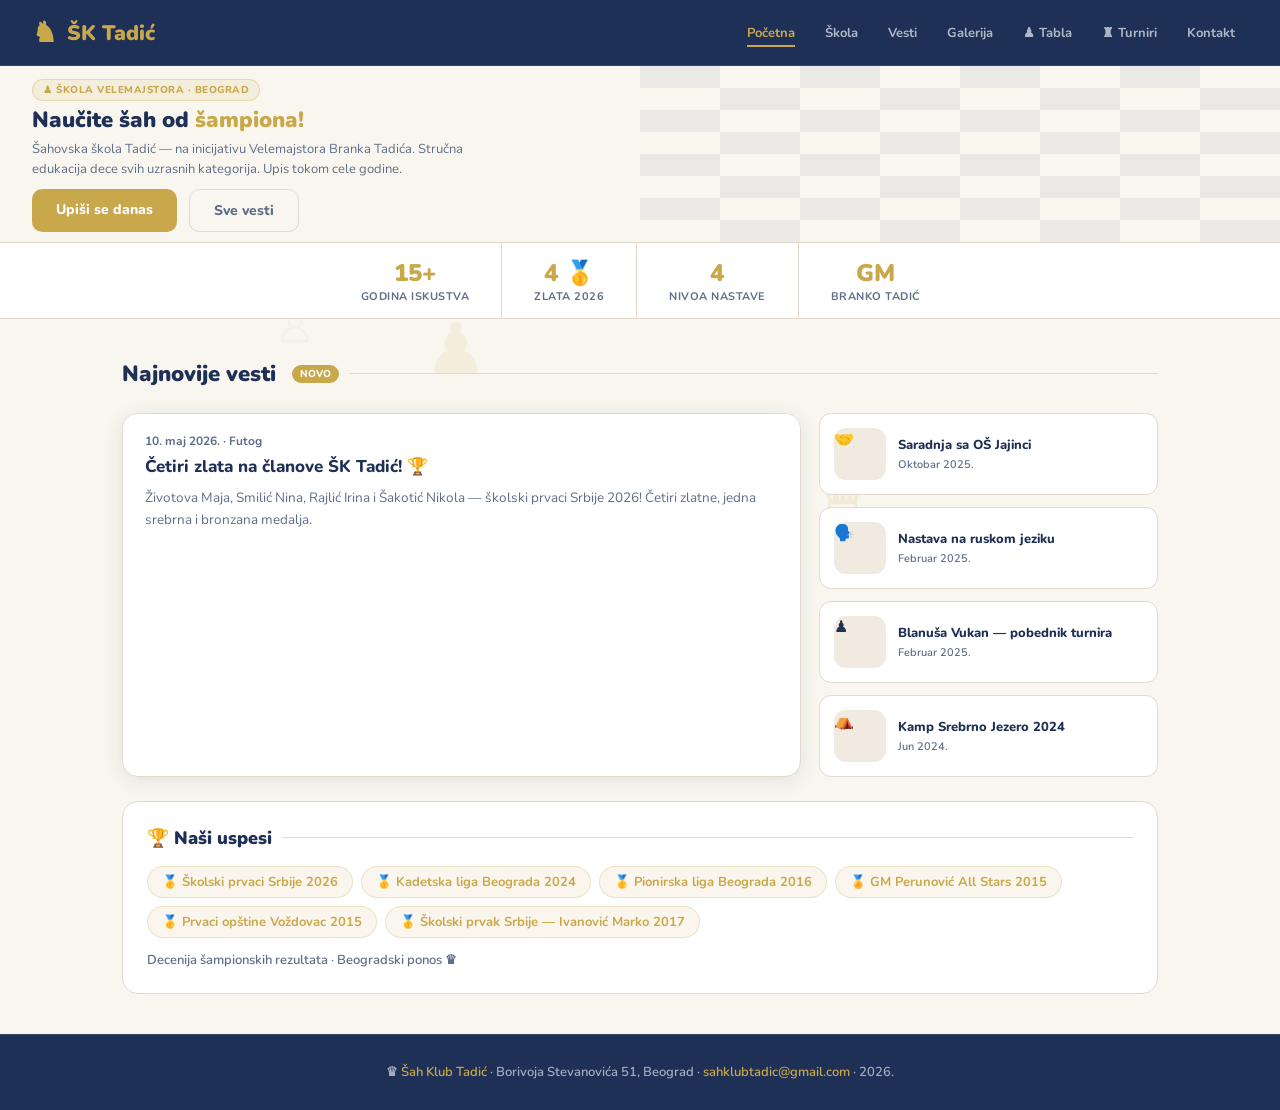
==== commit a152f037: "Ubacen trackwr" ====
--- a/index.html
+++ b/index.html
@@ -53,6 +53,7 @@
     <a href="vesti.html">Vesti</a>
     <a href="galerija.html">Galerija</a>
     <a href="tabla.html">♟ Tabla</a>
+    <a href="tracker.html">♜ Turniri</a>
     <a href="kontakt.html">Kontakt</a>
   </div>
   <button class="hamburger" onclick="toggleMenu()" aria-label="Meni"><span></span><span></span><span></span></button>
@@ -63,6 +64,7 @@
   <a href="vesti.html">📰 Vesti</a>
   <a href="galerija.html">📸 Galerija</a>
   <a href="tabla.html">♟ Tabla</a>
+  <a href="tracker.html">♜ Turniri</a>
   <a href="kontakt.html">📬 Kontakt</a>
 </div>
 
